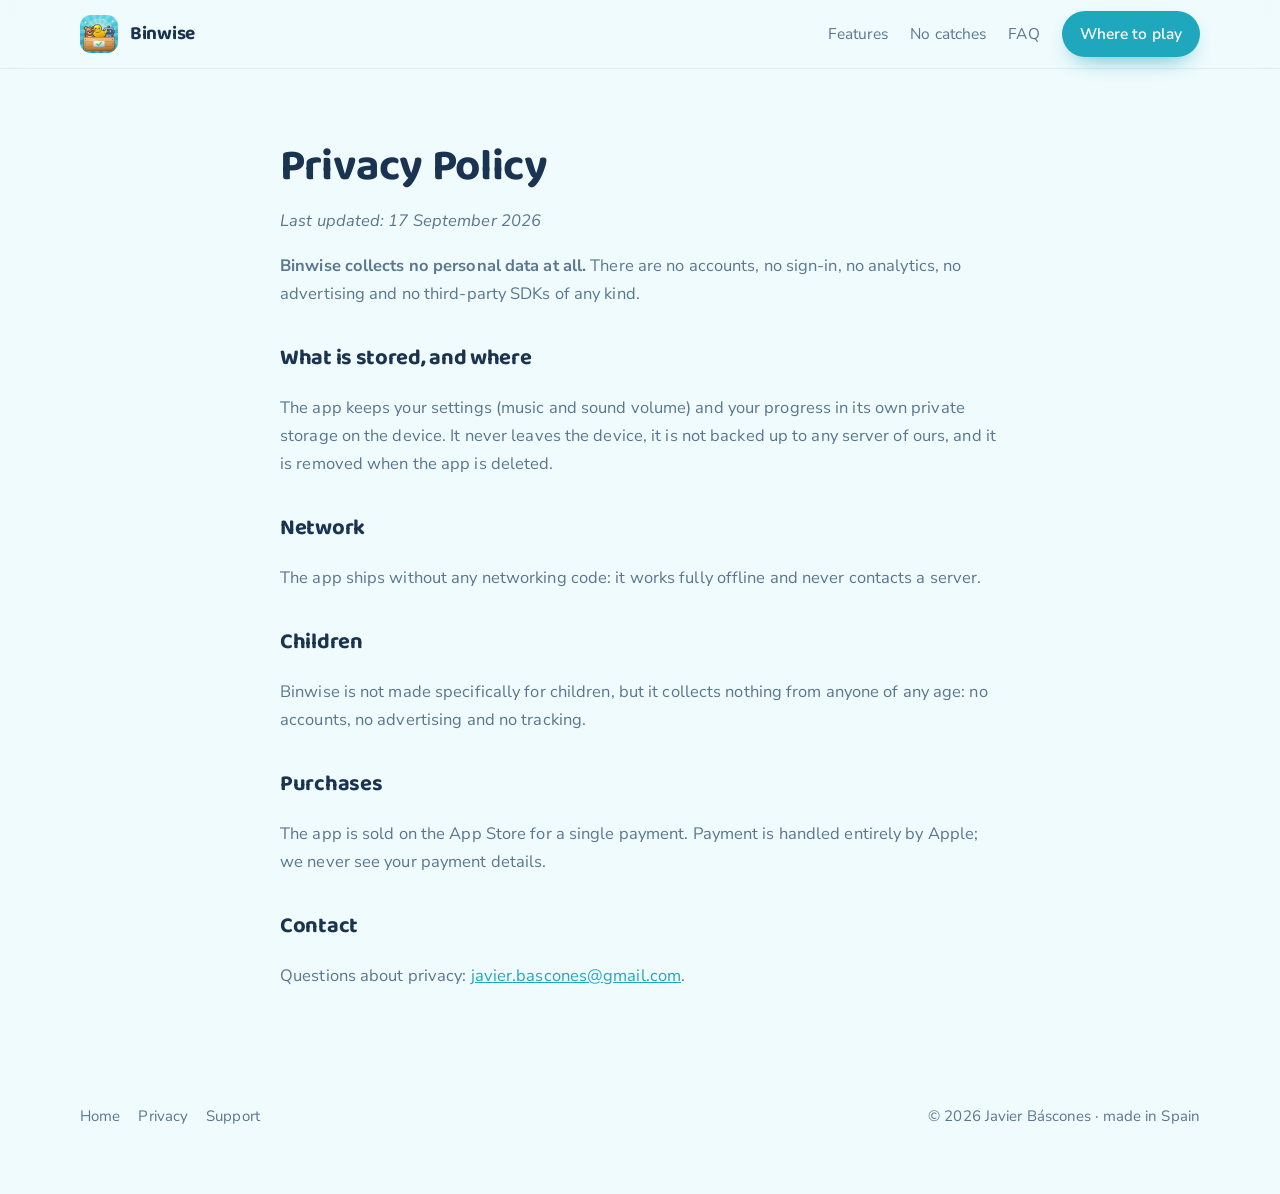
==== privacy.html @ 039d0bb2 "Binwise: primera web (generada por tools/make_website.py) Co-Authored-By: Claude Opus 5.5 <noreply@a" ====
<!doctype html>
<html lang="en">
<head>
<meta charset="utf-8">
<meta name="viewport" content="width=device-width, initial-scale=1">
<title>Privacy — Binwise</title>
<meta name="description" content="Binwise is a sorting puzzle in a cheerful toy factory: move toys between bins, pack each bin with one kind, open padlocks and unwrap surprises. 100 levels, every one solvable, one payment, no ads, no in-app purchases.">
<meta name="theme-color" content="#1fa7bd">
<meta property="og:title" content="Privacy — Binwise">
<meta property="og:description" content="Binwise is a sorting puzzle in a cheerful toy factory: move toys between bins, pack each bin with one kind, open padlocks and unwrap surprises. 100 levels, every one solvable, one payment, no ads, no in-app purchases.">
<meta property="og:image" content="img/1.png">
<meta property="og:type" content="website">
<meta name="twitter:card" content="summary_large_image">
<link rel="icon" href="img/icon.png">
<link rel="preconnect" href="https://fonts.googleapis.com">
<link rel="preconnect" href="https://fonts.gstatic.com" crossorigin>
<link rel="stylesheet" href="https://fonts.googleapis.com/css2?family=Baloo+2:wght@600;700;800&family=Nunito+Sans:wght@400;600;700&display=swap">
<link rel="stylesheet" href="style.css">
</head>
<body>
<header class="nav">
  <div class="wrap">
    <a class="logo" href="index.html"><img src="img/icon.png" alt=""> Binwise</a>
    <nav>
      <a href="index.html#features">Features</a>
      <a href="index.html#parents">No catches</a>
      <a href="index.html#faq">FAQ</a>
      <a class="cta" href="index.html#get">Where to play</a>
    </nav>
  </div>
</header>
<section><div class="wrap doc">
  <h1>Privacy Policy</h1>
  <p><em>Last updated: 17 September 2026</em></p>
  <p><strong>Binwise collects no personal data at all.</strong> There are no accounts, no sign-in,
  no analytics, no advertising and no third-party SDKs of any kind.</p>
  <h2>What is stored, and where</h2>
  <p>The app keeps your settings (music and sound volume) and your progress in its own private
  storage on the device. It never leaves the device, it is not backed up to any server of ours, and it is
  removed when the app is deleted.</p>
  <h2>Network</h2>
  <p>The app ships without any networking code: it works fully offline and never contacts a server.</p>
  <h2>Children</h2>
  <p>Binwise is not made specifically for children, but it collects nothing from anyone of any age: no accounts, no advertising and no tracking.</p>
  <h2>Purchases</h2>
  <p>The app is sold on the App Store for a single payment. Payment is handled entirely by Apple; we never
  see your payment details.</p>
  <h2>Contact</h2>
  <p>Questions about privacy: <a href="mailto:javier.bascones@gmail.com">javier.bascones@gmail.com</a>.</p>
</div></section>
<footer>
  <div class="wrap">
    <div><a href="index.html">Home</a><a href="privacy.html">Privacy</a><a href="support.html">Support</a></div>
    <div>© 2026 Javier Báscones · made in Spain</div>
  </div>
</footer>
</body>
</html>
---- style.css ----
/* Binwise — hoja de estilo generada por tools/make_website.py */
:root {
  --accent: #1fa7bd;
  --accent2: #ffc230;
  --ink: #1a3350;
  --ink-soft: #5a7690;
  --bg: #f0fbfd;
  --panel: #ffffff;
  --radius: 22px;
  --shadow: 0 18px 40px -22px rgba(17, 12, 40, .45);
}
* { box-sizing: border-box; }
html { scroll-behavior: smooth; -webkit-text-size-adjust: 100%; }
body {
  margin: 0; background: var(--bg); color: var(--ink);
  font-family: 'Nunito Sans', ui-sans-serif, -apple-system, BlinkMacSystemFont, "Segoe UI", sans-serif;
  font-size: 17px; line-height: 1.7; letter-spacing: .1px;
}
h1, h2, h3, .logo, .badge, .stat b { font-family: 'Baloo 2', 'Nunito Sans', sans-serif; letter-spacing: -.3px; }
img, svg, video { max-width: 100%; display: block; }
a { color: var(--accent); }
.wrap { width: min(1120px, 100% - 44px); margin-inline: auto; }

/* barra superior */
.nav { position: sticky; top: 0; z-index: 20; backdrop-filter: blur(12px);
  background: color-mix(in srgb, var(--bg) 82%, transparent); border-bottom: 1px solid rgba(20, 16, 40, .07); }
.nav .wrap { display: flex; align-items: center; gap: 18px; height: 68px; }
.logo { display: flex; align-items: center; gap: 12px; font-weight: 700; font-size: 19px; text-decoration: none; color: var(--ink); }
.logo img { width: 38px; height: 38px; border-radius: 11px; box-shadow: var(--shadow); }
.nav nav { margin-left: auto; display: flex; gap: 22px; align-items: center; }
.nav nav a { color: var(--ink-soft); text-decoration: none; font-size: 15.5px; }
.nav nav a:hover { color: var(--accent); }
.cta { background: var(--accent); color: #fff !important; padding: 10px 18px; border-radius: 999px;
  font-weight: 600; box-shadow: 0 10px 24px -12px var(--accent); }
@media (max-width: 760px) { .nav nav a:not(.cta) { display: none; } }

/* hero */
.hero { position: relative; overflow: hidden; padding: 64px 0 28px; }
.blobs { position: absolute; inset: -10% -5% auto -5%; height: 620px; z-index: 0; filter: blur(2px); }
.hero .wrap { position: relative; z-index: 1; display: grid; grid-template-columns: 1.05fr .95fr; gap: 40px; align-items: center; }
.eyebrow { display: inline-flex; align-items: center; gap: 8px; background: var(--panel); border-radius: 999px;
  padding: 7px 15px; font-size: 14px; font-weight: 600; color: var(--accent); box-shadow: var(--shadow); }
h1 { font-size: clamp(38px, 5.4vw, 62px); line-height: 1.04; margin: 18px 0 14px; }
.lede { font-size: 20px; color: var(--ink-soft); margin: 0 0 26px; max-width: 34ch; }
.hero-actions { display: flex; flex-wrap: wrap; gap: 14px; align-items: center; }
.btn { display: inline-flex; align-items: center; gap: 10px; text-decoration: none; font-weight: 600;
  padding: 14px 24px; border-radius: 14px; font-size: 16.5px; }
.btn-main { background: var(--ink); color: #fff; box-shadow: var(--shadow); }
.btn-ghost { background: var(--panel); color: var(--ink); box-shadow: var(--shadow); }
.btn svg { width: 20px; height: 20px; }
.meta { margin-top: 16px; font-size: 14.5px; color: var(--ink-soft); }
.phone { position: relative; margin-inline: auto; width: min(430px, 100%); aspect-ratio: 19.5 / 9;
  background: #10131c; border-radius: 34px; padding: 9px; box-shadow: 0 34px 60px -26px rgba(16, 12, 36, .6); rotate: -1.4deg; }
.phone img { width: 100%; height: 100%; object-fit: cover; border-radius: 26px; }
.phone::after { content: ""; position: absolute; left: 50%; translate: -50% 0; top: 13px; width: 78px; height: 6px;
  background: #2a2f3d; border-radius: 99px; }
@media (max-width: 900px) { .hero .wrap { grid-template-columns: 1fr; } .lede { max-width: none; } }

/* franjas y secciones */
section { padding: 58px 0; }
.section-head { max-width: 62ch; margin-bottom: 28px; }
.section-head h2 { font-size: clamp(27px, 3.4vw, 38px); margin: 0 0 10px; }
.section-head p { color: var(--ink-soft); margin: 0; font-size: 18px; }
.band { background: var(--panel); border-block: 1px solid rgba(20, 16, 40, .06); }

/* carrusel de capturas */
.rail { display: flex; gap: 18px; overflow-x: auto; scroll-snap-type: x mandatory; padding: 6px 2px 20px;
  scrollbar-width: thin; }
.rail img { flex: 0 0 auto; width: min(560px, 82vw); border-radius: var(--radius); scroll-snap-align: center;
  box-shadow: var(--shadow); border: 1px solid rgba(20, 16, 40, .06); }

/* tarjetas */
.grid { display: grid; gap: 18px; grid-template-columns: repeat(auto-fit, minmax(250px, 1fr)); }
.card { background: var(--panel); border-radius: var(--radius); padding: 24px; box-shadow: var(--shadow);
  border: 1px solid rgba(20, 16, 40, .05); }
.card h3 { margin: 0 0 8px; font-size: 20px; }
.card p { margin: 0; color: var(--ink-soft); font-size: 16px; }
.card .dot { width: 42px; height: 42px; border-radius: 13px; display: grid; place-items: center; margin-bottom: 14px;
  background: color-mix(in srgb, var(--accent) 16%, #fff); }
.card .dot svg { width: 22px; height: 22px; }

/* vídeo */
.video { border-radius: var(--radius); overflow: hidden; box-shadow: var(--shadow); background: #0d1017; }

/* confianza */
.trust { display: grid; gap: 16px; grid-template-columns: repeat(auto-fit, minmax(190px, 1fr)); }
.trust div { display: flex; gap: 12px; align-items: flex-start; background: var(--panel); border-radius: 16px;
  padding: 16px 18px; box-shadow: var(--shadow); }
.trust svg { width: 22px; height: 22px; flex: 0 0 auto; margin-top: 3px; }
.trust b { display: block; font-size: 16px; }
.trust span { color: var(--ink-soft); font-size: 14.5px; }

/* plataformas */
.plats { display: grid; gap: 14px; grid-template-columns: repeat(auto-fit, minmax(180px, 1fr)); }
.plat { background: var(--panel); border-radius: 18px; padding: 20px; box-shadow: var(--shadow); text-align: center; }
.plat svg { width: 26px; height: 26px; margin: 0 auto 10px; }
.plat b { display: block; font-size: 17px; }
.plat span { color: var(--ink-soft); font-size: 14px; }
.plat a { display: inline-block; margin-top: 12px; background: var(--accent); color: #fff; text-decoration: none;
  padding: 9px 18px; border-radius: 999px; font-size: 14.5px; font-weight: 600; }
.plat em { display: inline-block; margin-top: 12px; font-size: 13.5px; color: var(--ink-soft); font-style: normal;
  border: 1px dashed rgba(20, 16, 40, .18); border-radius: 999px; padding: 8px 16px; }

/* preguntas */
details { background: var(--panel); border-radius: 16px; padding: 18px 22px; box-shadow: var(--shadow); margin-bottom: 12px; }
summary { cursor: pointer; font-weight: 600; font-size: 17px; list-style: none; }
summary::-webkit-details-marker { display: none; }
summary::after { content: "+"; float: right; color: var(--accent); font-size: 22px; line-height: 1; }
details[open] summary::after { content: "–"; }
details p { margin: 12px 0 0; color: var(--ink-soft); font-size: 16px; }

/* cierre */
.closer { text-align: center; background:
  linear-gradient(135deg, color-mix(in srgb, var(--accent) 16%, var(--bg)), color-mix(in srgb, var(--accent2) 18%, var(--bg)));
  border-radius: 28px; padding: 52px 28px; box-shadow: var(--shadow); }
.closer h2 { margin: 0 0 10px; font-size: clamp(26px, 3.2vw, 36px); }
.closer p { color: var(--ink-soft); margin: 0 0 22px; }

footer { padding: 40px 0 64px; color: var(--ink-soft); font-size: 15px; }
footer .wrap { display: flex; flex-wrap: wrap; gap: 14px; justify-content: space-between; align-items: center; }
footer a { color: var(--ink-soft); text-decoration: none; margin-right: 18px; }
footer a:hover { color: var(--accent); }

/* páginas de texto */
.doc { max-width: 72ch; }
.doc h1 { font-size: clamp(32px, 4vw, 44px); margin-bottom: 6px; }
.doc h2 { font-size: 22px; margin: 32px 0 8px; }
.doc p, .doc li { color: var(--ink-soft); font-size: 16.5px; }
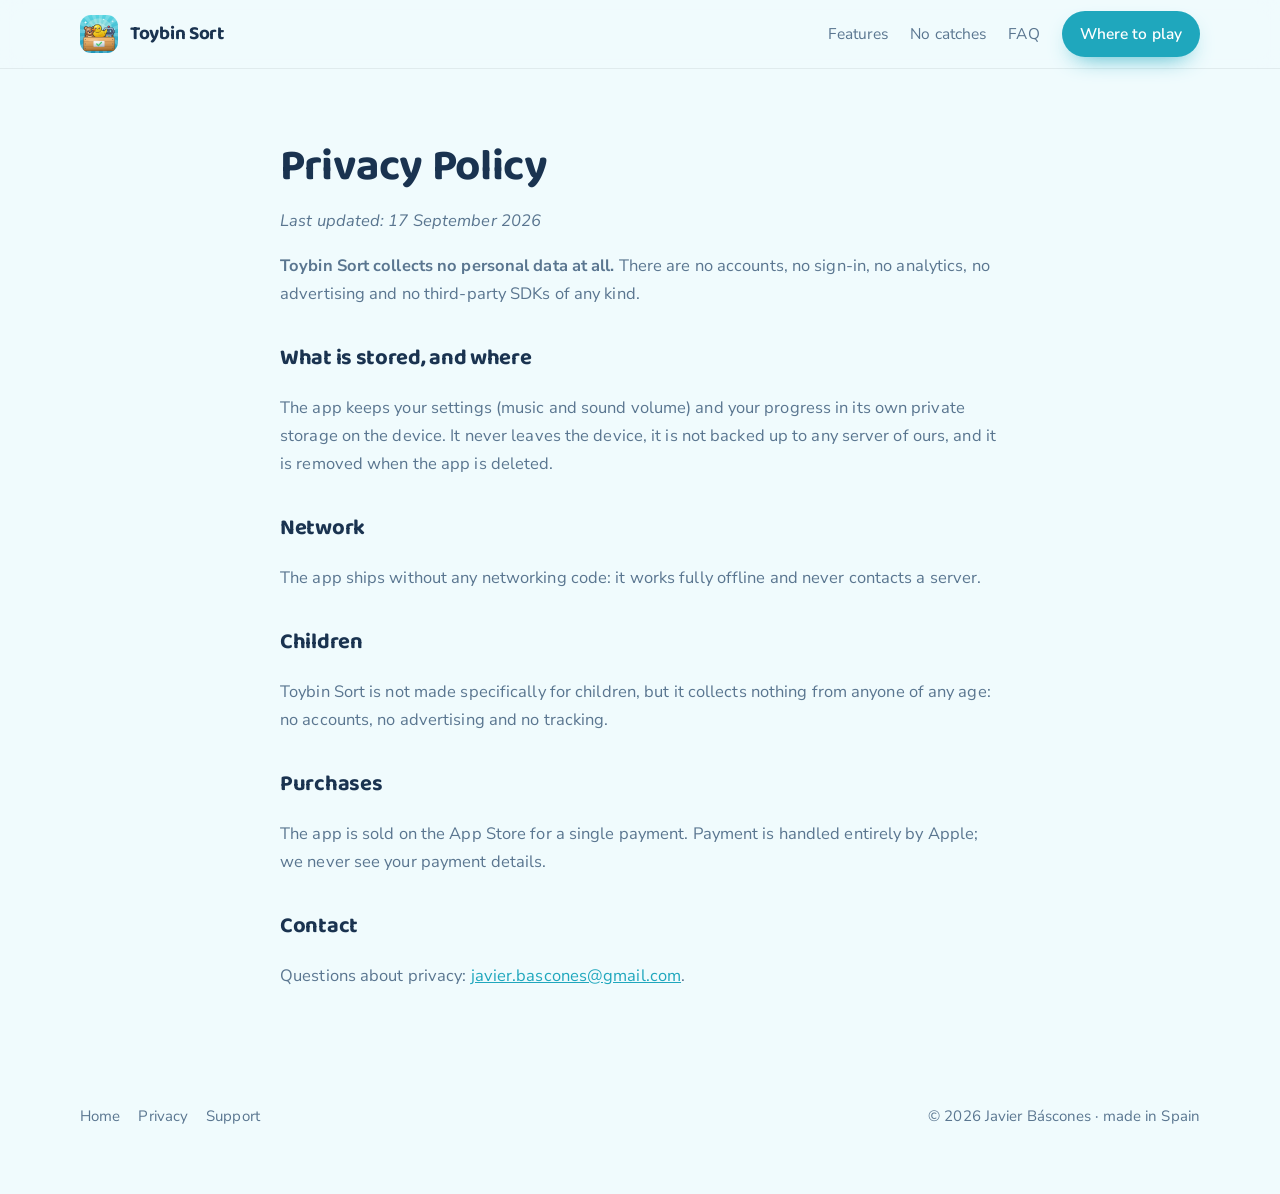
==== commit 7eb37d61: "Toybin Sort: el nombre de la tienda, capturas nuevas y vídeo Co-Authored-By: Claude Opus 5.5 <norepl" ====
--- a/privacy.html
+++ b/privacy.html
@@ -3,11 +3,11 @@
 <head>
 <meta charset="utf-8">
 <meta name="viewport" content="width=device-width, initial-scale=1">
-<title>Privacy — Binwise</title>
-<meta name="description" content="Binwise is a sorting puzzle in a cheerful toy factory: move toys between bins, pack each bin with one kind, open padlocks and unwrap surprises. 100 levels, every one solvable, one payment, no ads, no in-app purchases.">
+<title>Privacy — Toybin Sort</title>
+<meta name="description" content="Toybin Sort is a sorting puzzle in a cheerful toy factory: move toys between bins, pack each bin with one kind, open padlocks and unwrap surprises. 100 levels, every one solvable, one payment, no ads, no in-app purchases.">
 <meta name="theme-color" content="#1fa7bd">
-<meta property="og:title" content="Privacy — Binwise">
-<meta property="og:description" content="Binwise is a sorting puzzle in a cheerful toy factory: move toys between bins, pack each bin with one kind, open padlocks and unwrap surprises. 100 levels, every one solvable, one payment, no ads, no in-app purchases.">
+<meta property="og:title" content="Privacy — Toybin Sort">
+<meta property="og:description" content="Toybin Sort is a sorting puzzle in a cheerful toy factory: move toys between bins, pack each bin with one kind, open padlocks and unwrap surprises. 100 levels, every one solvable, one payment, no ads, no in-app purchases.">
 <meta property="og:image" content="img/1.png">
 <meta property="og:type" content="website">
 <meta name="twitter:card" content="summary_large_image">
@@ -20,7 +20,7 @@
 <body>
 <header class="nav">
   <div class="wrap">
-    <a class="logo" href="index.html"><img src="img/icon.png" alt=""> Binwise</a>
+    <a class="logo" href="index.html"><img src="img/icon.png" alt=""> Toybin Sort</a>
     <nav>
       <a href="index.html#features">Features</a>
       <a href="index.html#parents">No catches</a>
@@ -32,7 +32,7 @@
 <section><div class="wrap doc">
   <h1>Privacy Policy</h1>
   <p><em>Last updated: 17 September 2026</em></p>
-  <p><strong>Binwise collects no personal data at all.</strong> There are no accounts, no sign-in,
+  <p><strong>Toybin Sort collects no personal data at all.</strong> There are no accounts, no sign-in,
   no analytics, no advertising and no third-party SDKs of any kind.</p>
   <h2>What is stored, and where</h2>
   <p>The app keeps your settings (music and sound volume) and your progress in its own private
@@ -41,7 +41,7 @@
   <h2>Network</h2>
   <p>The app ships without any networking code: it works fully offline and never contacts a server.</p>
   <h2>Children</h2>
-  <p>Binwise is not made specifically for children, but it collects nothing from anyone of any age: no accounts, no advertising and no tracking.</p>
+  <p>Toybin Sort is not made specifically for children, but it collects nothing from anyone of any age: no accounts, no advertising and no tracking.</p>
   <h2>Purchases</h2>
   <p>The app is sold on the App Store for a single payment. Payment is handled entirely by Apple; we never
   see your payment details.</p>
--- a/style.css
+++ b/style.css
@@ -1,4 +1,4 @@
-/* Binwise — hoja de estilo generada por tools/make_website.py */
+/* Toybin Sort — hoja de estilo generada por tools/make_website.py */
 :root {
   --accent: #1fa7bd;
   --accent2: #ffc230;
